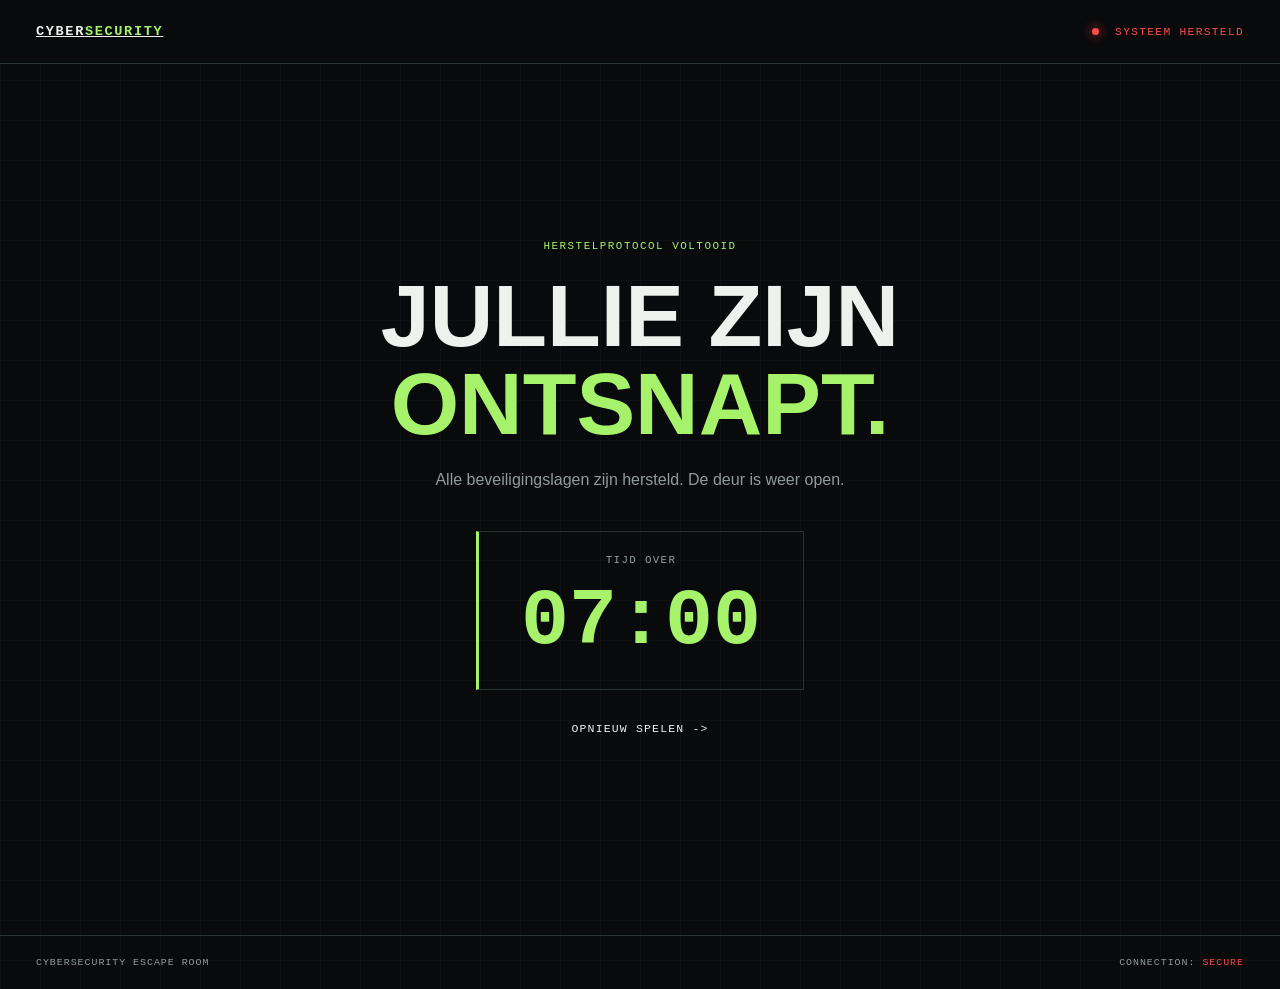
==== eindpagina.html @ af6971a5 "eind pagina" ====
<!DOCTYPE html>
<html lang="nl">
<head>
	<meta charset="UTF-8">
	<meta name="viewport" content="width=device-width, initial-scale=1.0">
	<meta name="description" content="Einde van de Cybersecurity Escape Room">
	<link rel="stylesheet" href="home escaperoom eindopdracht.css">
	<title>Systeem hersteld | Cybersecurity Escape Room</title>
</head>
<body>
	<div class="scanline" aria-hidden="true"></div>
	<header class="topbar">
		<a class="brand" href="index.html">CYBER<span>SECURITY</span></a>
		<div class="alarm-status"><i></i> SYSTEEM HERSTELD</div>
	</header>

	<main>
		<section class="ending-screen" aria-labelledby="ending-title">
			<p class="kicker">HERSTELPROTOCOL VOLTOOID</p>
			<h1 id="ending-title">Jullie zijn<br><em>ontsnapt.</em></h1>
			<p class="ending-copy">Alle beveiligingslagen zijn hersteld. De deur is weer open.</p>
			<div class="final-time">
				<span>TIJD OVER</span>
				<strong id="final-time">--:--</strong>
			</div>
			<audio id="ending-audio" preload="auto"></audio>
			<button id="play-ending-audio" class="sound-retry" type="button" hidden>GELUID AFSPELEN</button>
			<a class="start-over" href="index.html">OPNIEUW SPELEN <span aria-hidden="true">-&gt;</span></a>
		</section>
	</main>

	<footer><span>CYBERSECURITY ESCAPE ROOM</span><span>CONNECTION: <b>SECURE</b></span></footer>

	<script>
        // Geluidseffect voor het einde van de escape room
        //voeg nog een geluid toe
		const endingSoundUrl = "";
		const endingAudio = document.getElementById("ending-audio");
		const playEndingAudioButton = document.getElementById("play-ending-audio");

		if (endingSoundUrl) {
			endingAudio.src = endingSoundUrl;
			endingAudio.play().catch(function () {
				playEndingAudioButton.hidden = false;
			});
		}

		playEndingAudioButton.addEventListener("click", function () {
			endingAudio.play().then(function () {
				playEndingAudioButton.hidden = true;
			}).catch(function () {
				playEndingAudioButton.hidden = false;
			});
		});

		const totalSeconds = 420;
		const storedTimeLeft = sessionStorage.getItem("escapeRoomTimeLeft");
		const storedStartTime = Number(sessionStorage.getItem("escapeRoomStartTime"));
		const secondsLeft = storedTimeLeft !== null
			? Number(storedTimeLeft)
			: storedStartTime
				? Math.max(0, totalSeconds - Math.floor((Date.now() - storedStartTime) / 1000))
				: totalSeconds;
		const minutes = Math.floor(secondsLeft / 60).toString().padStart(2, "0");
		const seconds = (secondsLeft % 60).toString().padStart(2, "0");
		document.getElementById("final-time").textContent = minutes + ":" + seconds;
	</script>
</body>
</html>
---- home escaperoom eindopdracht.css ----
:root {
	--black: #080a0b;
	--panel: #101416;
	--panel-light: #171c1e;
	--line: #2a3335;
	--green: #a6f36b;
	--red: #ff4b4b;
	--muted: #929b9c;
	--white: #edf2ee;
}

* { box-sizing: border-box; margin: 0; padding: 0; }

html { scroll-behavior: smooth; }

body {
	background-color: var(--black);
	background-image: linear-gradient(rgba(255, 255, 255, .025) 1px, transparent 1px), linear-gradient(90deg, rgba(255, 255, 255, .025) 1px, transparent 1px);
	background-size: 40px 40px;
	color: var(--white);
	font-family: "Trebuchet MS", "Segoe UI", sans-serif;
	min-height: 100vh;
}

.scanline { animation: scan 6s linear infinite; background: rgba(255, 75, 75, .07); height: 2px; left: 0; pointer-events: none; position: fixed; right: 0; top: 0; z-index: 10; }
@keyframes scan { from { transform: translateY(-10px); } to { transform: translateY(100vh); } }

.topbar, main, footer { margin: auto; max-width: 1280px; }
.topbar { align-items: center; background: var(--black); border-bottom: 1px solid var(--line); display: flex; justify-content: space-between; left: 50%; padding: 24px 36px; position: fixed; top: 0; transform: translateX(-50%); width: 100%; z-index: 20; }
.brand { color: var(--white); font-family: monospace; font-size: .85rem; font-weight: bold; letter-spacing: .12em; }.brand span { color: var(--green); }.brand-symbol { color: var(--red) !important; font-size: 1.1rem; margin-right: 10px; }
.alarm-status { color: var(--red); font-family: monospace; font-size: .7rem; letter-spacing: .12em; }.alarm-status i { background: var(--red); border-radius: 50%; box-shadow: 0 0 12px var(--red); display: inline-block; height: 7px; margin-right: 8px; width: 7px; }
.timer-wrap { align-items: flex-end; display: flex; flex-direction: column; }.timer-wrap small { color: var(--muted); font: .58rem monospace; letter-spacing: .1em; }.timer-wrap strong { color: var(--red); font: 700 1.35rem monospace; letter-spacing: .08em; }

main { display: grid; gap: 9%; grid-template-columns: .9fr 1.1fr; min-height: calc(100vh - 145px); padding: 90px 70px; }
.story-panel { align-self: center; max-width: 490px; }.kicker { color: var(--green); font: .68rem monospace; letter-spacing: .14em; text-transform: uppercase; }.story-panel h1 { font-size: clamp(3rem, 6vw, 5.6rem); letter-spacing: -.07em; line-height: .92; margin: 24px 0; text-transform: uppercase; }.story-panel h1 em { color: var(--red); font-style: normal; }.red-line { background: var(--red); height: 3px; margin-bottom: 27px; width: 62px; }.story { color: var(--muted); font-size: .95rem; line-height: 1.8; margin-bottom: 19px; }.story.highlight { border-left: 2px solid var(--red); color: var(--white); padding-left: 16px; }.terminal-note { border: 1px solid var(--line); color: var(--muted); font: .72rem/2 monospace; margin-top: 36px; padding: 14px 18px; }.terminal-note span { color: var(--green); }

.code-panel { align-self: center; background: rgba(16, 20, 22, .9); border: 1px solid var(--line); box-shadow: 14px 14px 0 rgba(255, 75, 75, .05); padding: 34px; }.panel-heading { align-items: flex-start; display: flex; justify-content: space-between; }.panel-heading h2 { font-size: 2.1rem; letter-spacing: -.05em; margin-top: 10px; text-transform: uppercase; }.lock-icon { color: var(--red); font-size: 1rem; margin-top: 8px; }.instruction { color: var(--muted); font-size: .85rem; margin: 16px 0 30px; }
.code-grid { display: grid; gap: 13px; grid-template-columns: repeat(2, 1fr); }.code-slot { background: var(--panel-light); border: 1px solid var(--line); color: var(--white); cursor: grab; display: block; min-height: 104px; padding: 14px; text-align: left; transition: border-color .2s ease, box-shadow .2s ease, opacity .2s ease, transform .2s ease; width: 100%; }.code-slot:hover { border-color: var(--red); transform: translateY(-2px); }.code-slot span { color: var(--muted); display: block; font: .62rem monospace; letter-spacing: .08em; margin-bottom: 15px; }.code-slot b { color: var(--green); margin-right: 8px; }.code-slot strong { font: 700 1rem monospace; }.code-slot.selected { border-color: var(--green); box-shadow: inset 0 0 0 1px var(--green), 0 0 18px rgba(166, 243, 107, .14); cursor: default; }.code-slot.dragging { opacity: .45; }.order-grid { display: grid; gap: 9px; grid-template-columns: repeat(5, 1fr); margin-top: 22px; }.order-slot { align-items: center; background: rgba(8, 10, 11, .55); border: 1px dashed var(--line); color: var(--muted); display: flex; flex-direction: column; gap: 8px; justify-content: center; min-height: 94px; padding: 12px 6px; text-align: center; transition: border-color .2s ease, background .2s ease; }.order-slot:hover { border-color: var(--red); }.order-slot b { color: var(--green); font: .7rem monospace; }.order-slot span { font: .62rem monospace; line-height: 1.3; }.order-slot.filled { background: var(--panel-light); border-color: var(--green); }.order-slot.filled span { color: var(--white); font-weight: bold; }.order-slot.correct { border-color: var(--green); box-shadow: 0 0 16px rgba(166, 243, 107, .18); }.order-slot.incorrect { border-color: var(--red); box-shadow: 0 0 16px rgba(255, 75, 75, .18); }
button { background: var(--red); border: 0; color: #160707; cursor: pointer; font: 700 .75rem monospace; letter-spacing: .1em; margin-top: 21px; padding: 16px 22px; transition: box-shadow .2s ease, transform .2s ease; width: 100%; }button:hover { box-shadow: 0 0 24px rgba(255, 75, 75, .28); transform: translateY(-2px); }.form-message { color: var(--muted); font: .72rem monospace; min-height: 20px; padding-top: 15px; }.form-message.success { color: var(--green); }.form-message.error { color: var(--red); }.progress-label { color: var(--muted); display: flex; font: .62rem monospace; justify-content: space-between; letter-spacing: .08em; margin-top: 26px; }.progress-bar { background: #252d2d; height: 4px; margin-top: 9px; }.progress-bar span { background: var(--green); display: block; height: 100%; transition: width .25s ease; width: 0; }

footer { border-top: 1px solid var(--line); color: var(--muted); display: flex; font: .62rem monospace; justify-content: space-between; letter-spacing: .1em; padding: 21px 36px; }footer b { color: var(--red); font-weight: normal; }

.ending-screen { align-content: center; display: grid; grid-column: 1 / -1; justify-items: center; min-height: calc(100vh - 145px); padding: 110px 24px 70px; text-align: center; }
.ending-screen .kicker { margin-bottom: 20px; }
.ending-screen h1 { font-size: clamp(2.7rem, 7vw, 5.5rem); line-height: 1; margin-bottom: 18px; text-transform: uppercase; }
.ending-screen h1 em { color: var(--green); font-style: normal; }
.ending-copy { color: var(--muted); font-size: 1rem; line-height: 1.7; max-width: 520px; }
.final-time { border: 1px solid var(--line); border-left: 3px solid var(--green); margin-top: 38px; padding: 22px 42px; }
.final-time span { color: var(--muted); display: block; font: .68rem monospace; letter-spacing: .12em; }
.final-time strong { color: var(--green); display: block; font: 700 clamp(3rem, 9vw, 5rem) monospace; margin-top: 10px; }
.ending-screen .sound-retry { margin-top: 22px; width: auto; }
.ending-screen .start-over { color: var(--white); display: inline-block; font: .72rem monospace; letter-spacing: .1em; margin-top: 32px; text-decoration: none; }
.ending-screen .start-over:hover { color: var(--green); }

@media (max-width: 850px) { main { gap: 55px; grid-template-columns: 1fr; padding: 70px 36px; }.story-panel { max-width: 620px; }.code-panel { width: 100%; } }
@media (max-width: 560px) { .topbar { padding: 20px; }.alarm-status { display: none; }main { padding: 80px 20px 55px; }.story-panel h1 { font-size: 3.35rem; }.code-panel { padding: 23px 18px; }.panel-heading h2 { font-size: 1.65rem; }.code-grid { grid-template-columns: 1fr; }.order-grid { grid-template-columns: 1fr; }.order-slot { min-height: 58px; }footer { padding: 18px 20px; } }
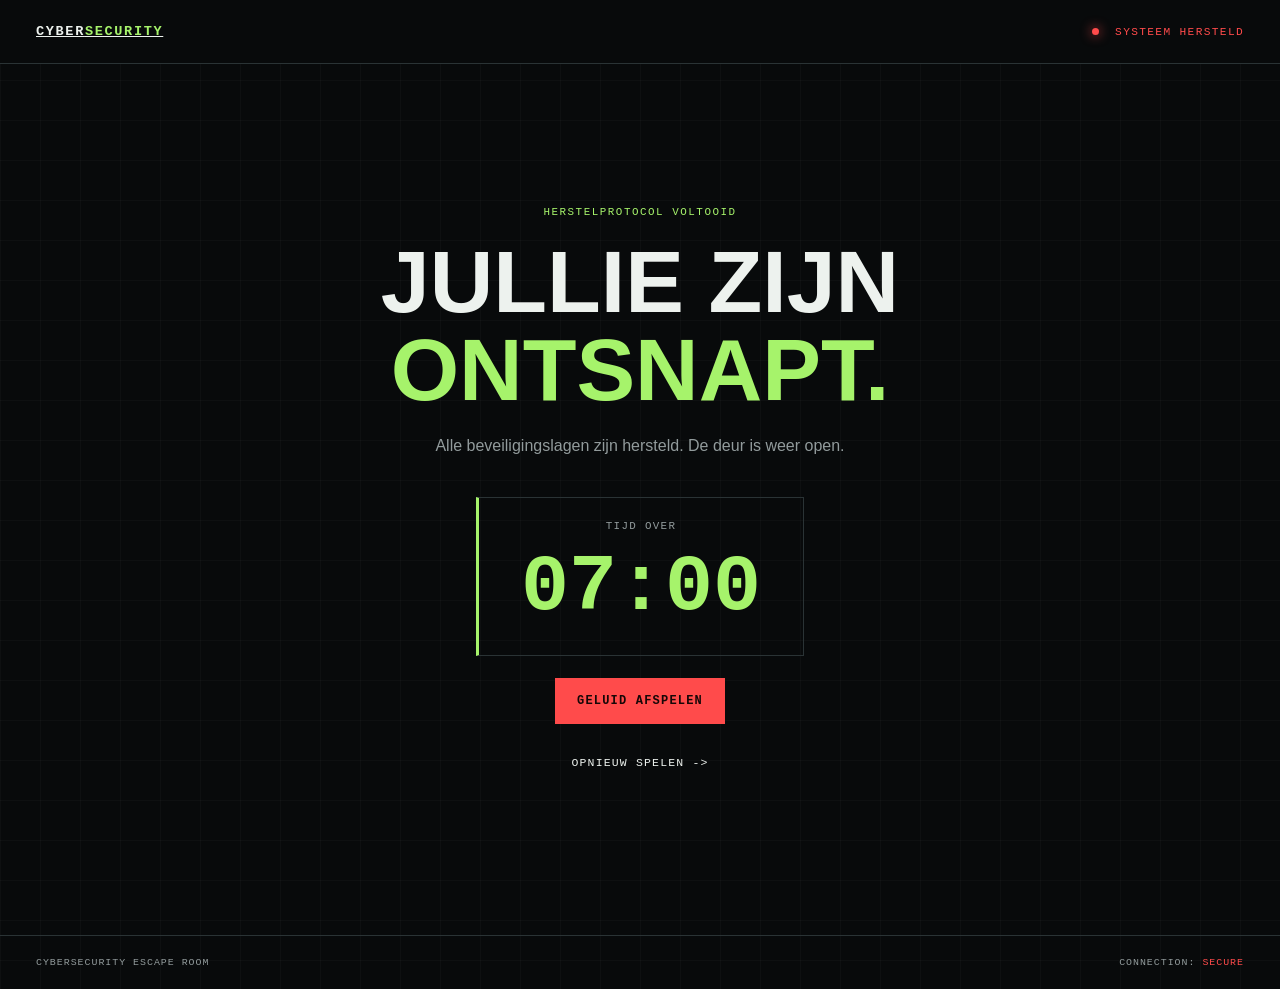
==== commit 498d6d9c: "einde geluid" ====
--- a/eindpagina.html
+++ b/eindpagina.html
@@ -14,6 +14,7 @@
 		<div class="alarm-status"><i></i> SYSTEEM HERSTELD</div>
 	</header>
 
+	<!-- Eindscherm: bevestiging van het gewonnen spel en de resterende tijd -->
 	<main>
 		<section class="ending-screen" aria-labelledby="ending-title">
 			<p class="kicker">HERSTELPROTOCOL VOLTOOID</p>
@@ -31,10 +32,9 @@
 
 	<footer><span>CYBERSECURITY ESCAPE ROOM</span><span>CONNECTION: <b>SECURE</b></span></footer>
 
+	<!-- Audio en eindtijd worden geladen op basis van de opgeslagen spelstatus -->
 	<script>
-        // Geluidseffect voor het einde van de escape room
-        //voeg nog een geluid toe
-		const endingSoundUrl = "";
+		const endingSoundUrl = "emg5991-school-bell-310293.mp3";
 		const endingAudio = document.getElementById("ending-audio");
 		const playEndingAudioButton = document.getElementById("play-ending-audio");
 
--- a/home escaperoom eindopdracht.css
+++ b/home escaperoom eindopdracht.css
@@ -1,4 +1,5 @@
 :root {
+	/* Kleurvariabelen en thema-constanten voor de volledige escape room */
 	--black: #080a0b;
 	--panel: #101416;
 	--panel-light: #171c1e;
@@ -13,6 +14,7 @@
 
 html { scroll-behavior: smooth; }
 
+/* Algemene achtergrond en basisvormgeving voor de hele pagina */
 body {
 	background-color: var(--black);
 	background-image: linear-gradient(rgba(255, 255, 255, .025) 1px, transparent 1px), linear-gradient(90deg, rgba(255, 255, 255, .025) 1px, transparent 1px);
@@ -22,22 +24,27 @@
 	min-height: 100vh;
 }
 
+/* Scanline voor de terminal-achtige visuele stijl */
 .scanline { animation: scan 6s linear infinite; background: rgba(255, 75, 75, .07); height: 2px; left: 0; pointer-events: none; position: fixed; right: 0; top: 0; z-index: 10; }
 @keyframes scan { from { transform: translateY(-10px); } to { transform: translateY(100vh); } }
 
+/* Header, main content en footer staan in dezelfde vaste stijl */
 .topbar, main, footer { margin: auto; max-width: 1280px; }
 .topbar { align-items: center; background: var(--black); border-bottom: 1px solid var(--line); display: flex; justify-content: space-between; left: 50%; padding: 24px 36px; position: fixed; top: 0; transform: translateX(-50%); width: 100%; z-index: 20; }
 .brand { color: var(--white); font-family: monospace; font-size: .85rem; font-weight: bold; letter-spacing: .12em; }.brand span { color: var(--green); }.brand-symbol { color: var(--red) !important; font-size: 1.1rem; margin-right: 10px; }
 .alarm-status { color: var(--red); font-family: monospace; font-size: .7rem; letter-spacing: .12em; }.alarm-status i { background: var(--red); border-radius: 50%; box-shadow: 0 0 12px var(--red); display: inline-block; height: 7px; margin-right: 8px; width: 7px; }
 .timer-wrap { align-items: flex-end; display: flex; flex-direction: column; }.timer-wrap small { color: var(--muted); font: .58rem monospace; letter-spacing: .1em; }.timer-wrap strong { color: var(--red); font: 700 1.35rem monospace; letter-spacing: .08em; }
 
+/* Linker verhaalblok en rechter puzzle-opdracht */
 main { display: grid; gap: 9%; grid-template-columns: .9fr 1.1fr; min-height: calc(100vh - 145px); padding: 90px 70px; }
 .story-panel { align-self: center; max-width: 490px; }.kicker { color: var(--green); font: .68rem monospace; letter-spacing: .14em; text-transform: uppercase; }.story-panel h1 { font-size: clamp(3rem, 6vw, 5.6rem); letter-spacing: -.07em; line-height: .92; margin: 24px 0; text-transform: uppercase; }.story-panel h1 em { color: var(--red); font-style: normal; }.red-line { background: var(--red); height: 3px; margin-bottom: 27px; width: 62px; }.story { color: var(--muted); font-size: .95rem; line-height: 1.8; margin-bottom: 19px; }.story.highlight { border-left: 2px solid var(--red); color: var(--white); padding-left: 16px; }.terminal-note { border: 1px solid var(--line); color: var(--muted); font: .72rem/2 monospace; margin-top: 36px; padding: 14px 18px; }.terminal-note span { color: var(--green); }
 
+/* Paneel voor de draagslots en de juiste volgorde */
 .code-panel { align-self: center; background: rgba(16, 20, 22, .9); border: 1px solid var(--line); box-shadow: 14px 14px 0 rgba(255, 75, 75, .05); padding: 34px; }.panel-heading { align-items: flex-start; display: flex; justify-content: space-between; }.panel-heading h2 { font-size: 2.1rem; letter-spacing: -.05em; margin-top: 10px; text-transform: uppercase; }.lock-icon { color: var(--red); font-size: 1rem; margin-top: 8px; }.instruction { color: var(--muted); font-size: .85rem; margin: 16px 0 30px; }
 .code-grid { display: grid; gap: 13px; grid-template-columns: repeat(2, 1fr); }.code-slot { background: var(--panel-light); border: 1px solid var(--line); color: var(--white); cursor: grab; display: block; min-height: 104px; padding: 14px; text-align: left; transition: border-color .2s ease, box-shadow .2s ease, opacity .2s ease, transform .2s ease; width: 100%; }.code-slot:hover { border-color: var(--red); transform: translateY(-2px); }.code-slot span { color: var(--muted); display: block; font: .62rem monospace; letter-spacing: .08em; margin-bottom: 15px; }.code-slot b { color: var(--green); margin-right: 8px; }.code-slot strong { font: 700 1rem monospace; }.code-slot.selected { border-color: var(--green); box-shadow: inset 0 0 0 1px var(--green), 0 0 18px rgba(166, 243, 107, .14); cursor: default; }.code-slot.dragging { opacity: .45; }.order-grid { display: grid; gap: 9px; grid-template-columns: repeat(5, 1fr); margin-top: 22px; }.order-slot { align-items: center; background: rgba(8, 10, 11, .55); border: 1px dashed var(--line); color: var(--muted); display: flex; flex-direction: column; gap: 8px; justify-content: center; min-height: 94px; padding: 12px 6px; text-align: center; transition: border-color .2s ease, background .2s ease; }.order-slot:hover { border-color: var(--red); }.order-slot b { color: var(--green); font: .7rem monospace; }.order-slot span { font: .62rem monospace; line-height: 1.3; }.order-slot.filled { background: var(--panel-light); border-color: var(--green); }.order-slot.filled span { color: var(--white); font-weight: bold; }.order-slot.correct { border-color: var(--green); box-shadow: 0 0 16px rgba(166, 243, 107, .18); }.order-slot.incorrect { border-color: var(--red); box-shadow: 0 0 16px rgba(255, 75, 75, .18); }
 button { background: var(--red); border: 0; color: #160707; cursor: pointer; font: 700 .75rem monospace; letter-spacing: .1em; margin-top: 21px; padding: 16px 22px; transition: box-shadow .2s ease, transform .2s ease; width: 100%; }button:hover { box-shadow: 0 0 24px rgba(255, 75, 75, .28); transform: translateY(-2px); }.form-message { color: var(--muted); font: .72rem monospace; min-height: 20px; padding-top: 15px; }.form-message.success { color: var(--green); }.form-message.error { color: var(--red); }.progress-label { color: var(--muted); display: flex; font: .62rem monospace; justify-content: space-between; letter-spacing: .08em; margin-top: 26px; }.progress-bar { background: #252d2d; height: 4px; margin-top: 9px; }.progress-bar span { background: var(--green); display: block; height: 100%; transition: width .25s ease; width: 0; }
 
+/* Footer en eindscherm styling */
 footer { border-top: 1px solid var(--line); color: var(--muted); display: flex; font: .62rem monospace; justify-content: space-between; letter-spacing: .1em; padding: 21px 36px; }footer b { color: var(--red); font-weight: normal; }
 
 .ending-screen { align-content: center; display: grid; grid-column: 1 / -1; justify-items: center; min-height: calc(100vh - 145px); padding: 110px 24px 70px; text-align: center; }
@@ -52,5 +59,6 @@
 .ending-screen .start-over { color: var(--white); display: inline-block; font: .72rem monospace; letter-spacing: .1em; margin-top: 32px; text-decoration: none; }
 .ending-screen .start-over:hover { color: var(--green); }
 
+/* Mobiele en tabletaanpassingen */
 @media (max-width: 850px) { main { gap: 55px; grid-template-columns: 1fr; padding: 70px 36px; }.story-panel { max-width: 620px; }.code-panel { width: 100%; } }
 @media (max-width: 560px) { .topbar { padding: 20px; }.alarm-status { display: none; }main { padding: 80px 20px 55px; }.story-panel h1 { font-size: 3.35rem; }.code-panel { padding: 23px 18px; }.panel-heading h2 { font-size: 1.65rem; }.code-grid { grid-template-columns: 1fr; }.order-grid { grid-template-columns: 1fr; }.order-slot { min-height: 58px; }footer { padding: 18px 20px; } }
